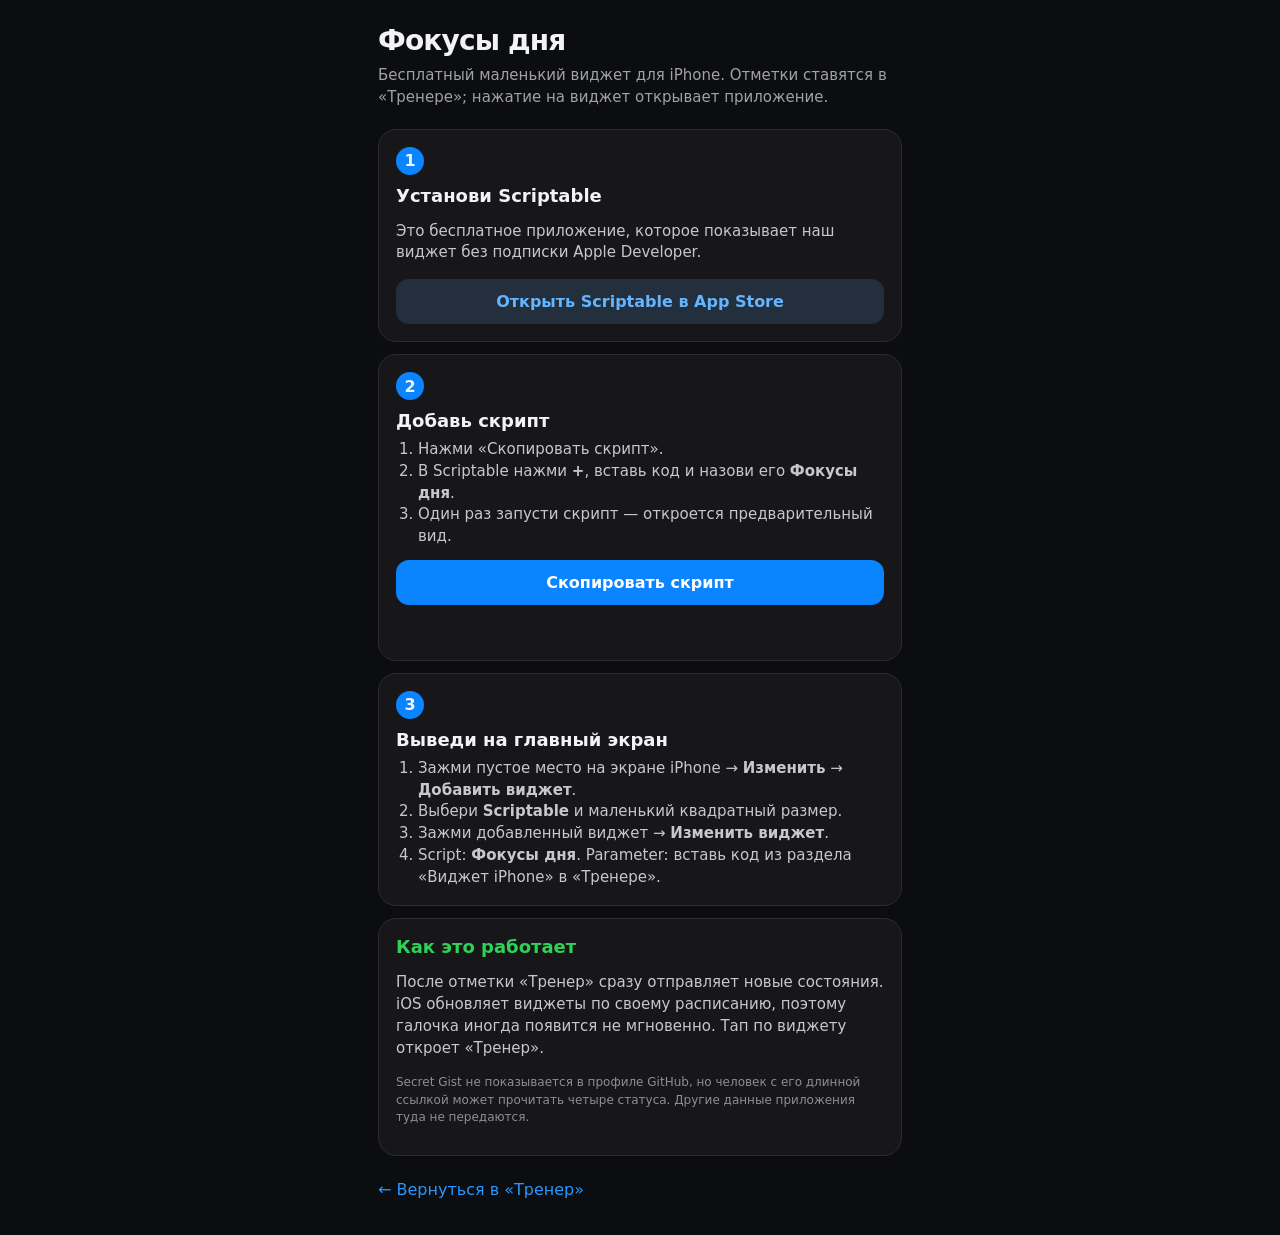
==== widget/setup.html @ 18920de0 "deploy: обновление приложения" ====
<!doctype html>
<html lang="ru">
<head>
<meta charset="utf-8">
<meta name="viewport" content="width=device-width, initial-scale=1, viewport-fit=cover">
<meta name="theme-color" content="#0C0D10">
<title>Установка виджета «Фокусы дня»</title>
<style>
*{box-sizing:border-box}html,body{margin:0;min-height:100%;background:#0c0d10;color:#f2f2f7;font-family:-apple-system,system-ui,sans-serif}main{max-width:560px;margin:auto;padding:calc(24px + env(safe-area-inset-top)) 18px calc(36px + env(safe-area-inset-bottom))}h1{margin:0 0 8px;font-size:28px;letter-spacing:-.03em}.lead{margin:0 0 20px;color:#a1a1a6;line-height:1.45}.card{margin:12px 0;padding:17px;border:1px solid #2c2c2e;border-radius:18px;background:#17171a}.n{display:grid;place-items:center;width:28px;height:28px;margin-bottom:10px;border-radius:50%;background:#0a84ff;font-weight:800}h2{margin:0 0 8px;font-size:18px}p,li{color:#c7c7cc;font-size:15px;line-height:1.45}ol{margin:8px 0 0;padding-left:22px}a,.button{color:#2997ff}.button{display:block;width:100%;margin-top:12px;padding:13px;border:0;border-radius:13px;background:#0a84ff;color:white;font:inherit;font-weight:750;text-align:center;text-decoration:none;cursor:pointer}.button.secondary{background:#242f3d;color:#64b5ff}.small{color:#8e8e93;font-size:12px}.ok{color:#30d158}code{color:#f2f2f7}#copy-result{min-height:18px;margin-top:8px}.back{display:inline-block;margin-top:12px;text-decoration:none}
</style>
</head>
<body>
<main>
  <h1>Фокусы дня</h1>
  <p class="lead">Бесплатный маленький виджет для iPhone. Отметки ставятся в «Тренере»; нажатие на виджет открывает приложение.</p>

  <section class="card">
    <div class="n">1</div>
    <h2>Установи Scriptable</h2>
    <p>Это бесплатное приложение, которое показывает наш виджет без подписки Apple Developer.</p>
    <a class="button secondary" href="https://apps.apple.com/app/scriptable/id1405459188">Открыть Scriptable в App Store</a>
  </section>

  <section class="card">
    <div class="n">2</div>
    <h2>Добавь скрипт</h2>
    <ol>
      <li>Нажми «Скопировать скрипт».</li>
      <li>В Scriptable нажми <b>+</b>, вставь код и назови его <b>Фокусы дня</b>.</li>
      <li>Один раз запусти скрипт — откроется предварительный вид.</li>
    </ol>
    <button class="button" id="copy-script">Скопировать скрипт</button>
    <p class="small" id="copy-result"></p>
  </section>

  <section class="card">
    <div class="n">3</div>
    <h2>Выведи на главный экран</h2>
    <ol>
      <li>Зажми пустое место на экране iPhone → <b>Изменить</b> → <b>Добавить виджет</b>.</li>
      <li>Выбери <b>Scriptable</b> и маленький квадратный размер.</li>
      <li>Зажми добавленный виджет → <b>Изменить виджет</b>.</li>
      <li>Script: <b>Фокусы дня</b>. Parameter: вставь код из раздела «Виджет iPhone» в «Тренере».</li>
    </ol>
  </section>

  <section class="card">
    <h2 class="ok">Как это работает</h2>
    <p>После отметки «Тренер» сразу отправляет новые состояния. iOS обновляет виджеты по своему расписанию, поэтому галочка иногда появится не мгновенно. Тап по виджету откроет «Тренер».</p>
    <p class="small">Secret Gist не показывается в профиле GitHub, но человек с его длинной ссылкой может прочитать четыре статуса. Другие данные приложения туда не передаются.</p>
  </section>

  <a class="back" href="../">← Вернуться в «Тренер»</a>
</main>
<script>
document.getElementById("copy-script").addEventListener("click", async () => {
  const result = document.getElementById("copy-result");
  try {
    const response = await fetch("focus-widget.js");
    if (!response.ok) throw new Error();
    await navigator.clipboard.writeText(await response.text());
    result.textContent = "✓ Скрипт скопирован";
    result.className = "small ok";
  } catch {
    result.innerHTML = 'Не получилось скопировать. <a href="focus-widget.js">Открой код</a>, выдели всё и скопируй вручную.';
  }
});
</script>
</body>
</html>
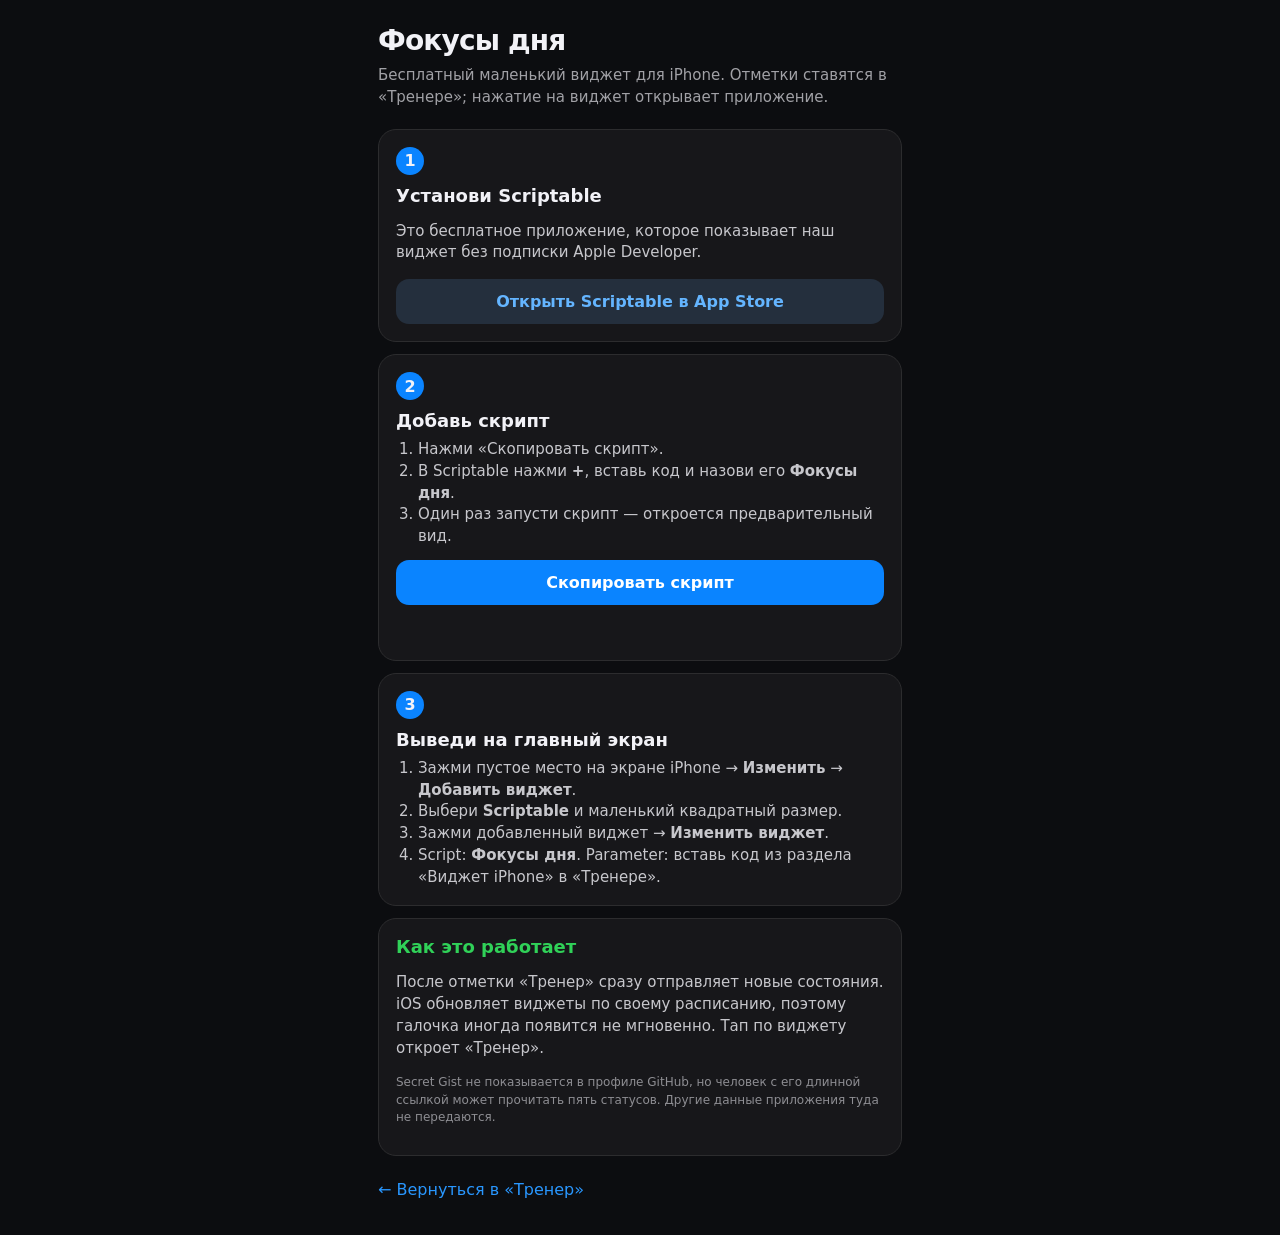
==== commit fffa43a7: "deploy: обновление приложения" ====
--- a/widget/setup.html
+++ b/widget/setup.html
@@ -47,7 +47,7 @@
   <section class="card">
     <h2 class="ok">Как это работает</h2>
     <p>После отметки «Тренер» сразу отправляет новые состояния. iOS обновляет виджеты по своему расписанию, поэтому галочка иногда появится не мгновенно. Тап по виджету откроет «Тренер».</p>
-    <p class="small">Secret Gist не показывается в профиле GitHub, но человек с его длинной ссылкой может прочитать четыре статуса. Другие данные приложения туда не передаются.</p>
+    <p class="small">Secret Gist не показывается в профиле GitHub, но человек с его длинной ссылкой может прочитать пять статусов. Другие данные приложения туда не передаются.</p>
   </section>
 
   <a class="back" href="../">← Вернуться в «Тренер»</a>
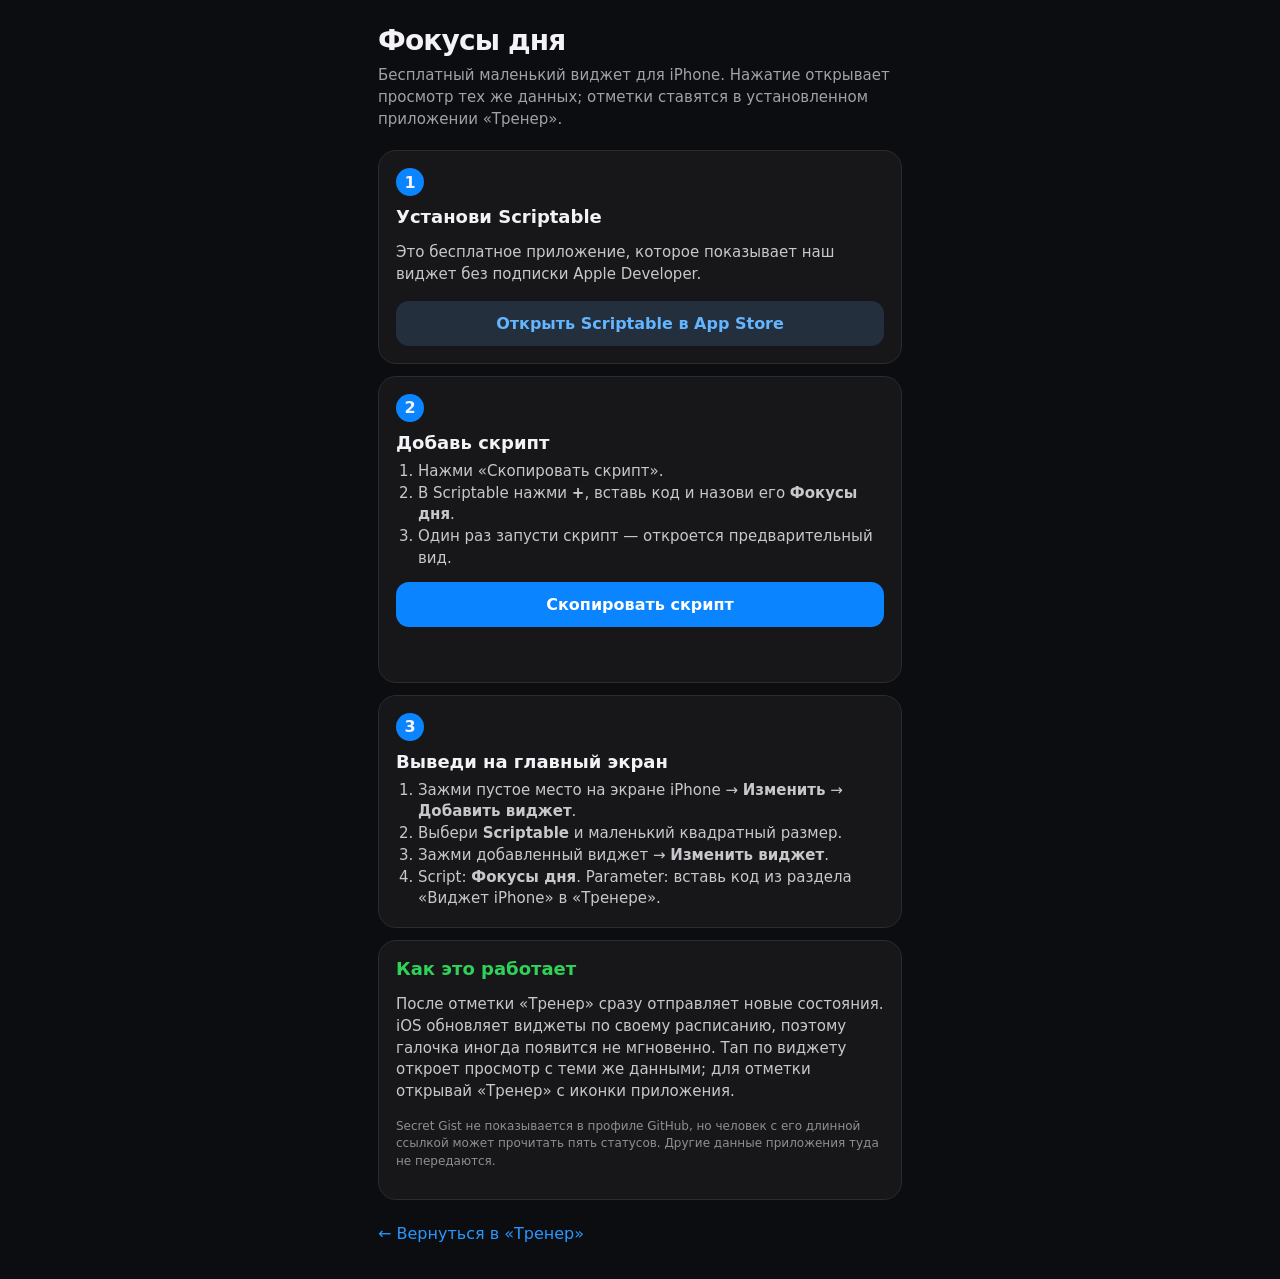
==== commit a77c5654: "deploy: обновление приложения" ====
--- a/widget/setup.html
+++ b/widget/setup.html
@@ -12,7 +12,7 @@
 <body>
 <main>
   <h1>Фокусы дня</h1>
-  <p class="lead">Бесплатный маленький виджет для iPhone. Отметки ставятся в «Тренере»; нажатие на виджет открывает приложение.</p>
+  <p class="lead">Бесплатный маленький виджет для iPhone. Нажатие открывает просмотр тех же данных; отметки ставятся в установленном приложении «Тренер».</p>
 
   <section class="card">
     <div class="n">1</div>
@@ -46,7 +46,7 @@
 
   <section class="card">
     <h2 class="ok">Как это работает</h2>
-    <p>После отметки «Тренер» сразу отправляет новые состояния. iOS обновляет виджеты по своему расписанию, поэтому галочка иногда появится не мгновенно. Тап по виджету откроет «Тренер».</p>
+    <p>После отметки «Тренер» сразу отправляет новые состояния. iOS обновляет виджеты по своему расписанию, поэтому галочка иногда появится не мгновенно. Тап по виджету откроет просмотр с теми же данными; для отметки открывай «Тренер» с иконки приложения.</p>
     <p class="small">Secret Gist не показывается в профиле GitHub, но человек с его длинной ссылкой может прочитать пять статусов. Другие данные приложения туда не передаются.</p>
   </section>
 
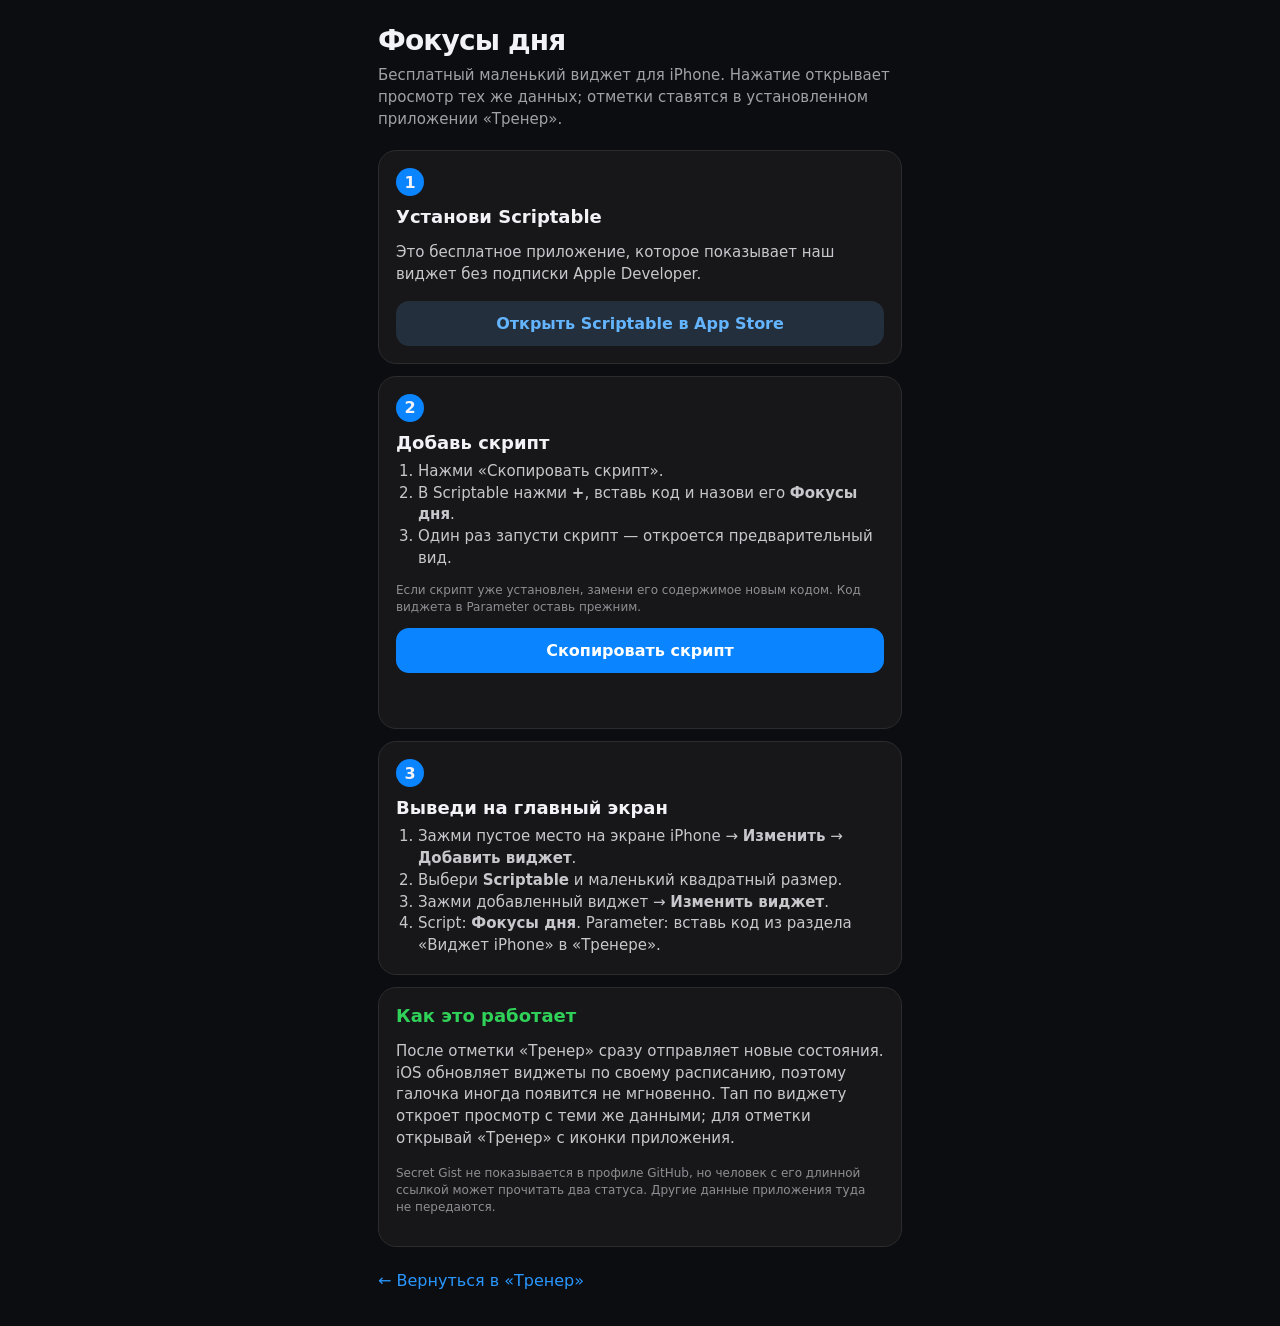
==== commit e63c065f: "deploy: обновление приложения" ====
--- a/widget/setup.html
+++ b/widget/setup.html
@@ -29,6 +29,7 @@
       <li>В Scriptable нажми <b>+</b>, вставь код и назови его <b>Фокусы дня</b>.</li>
       <li>Один раз запусти скрипт — откроется предварительный вид.</li>
     </ol>
+    <p class="small">Если скрипт уже установлен, замени его содержимое новым кодом. Код виджета в Parameter оставь прежним.</p>
     <button class="button" id="copy-script">Скопировать скрипт</button>
     <p class="small" id="copy-result"></p>
   </section>
@@ -47,7 +48,7 @@
   <section class="card">
     <h2 class="ok">Как это работает</h2>
     <p>После отметки «Тренер» сразу отправляет новые состояния. iOS обновляет виджеты по своему расписанию, поэтому галочка иногда появится не мгновенно. Тап по виджету откроет просмотр с теми же данными; для отметки открывай «Тренер» с иконки приложения.</p>
-    <p class="small">Secret Gist не показывается в профиле GitHub, но человек с его длинной ссылкой может прочитать пять статусов. Другие данные приложения туда не передаются.</p>
+    <p class="small">Secret Gist не показывается в профиле GitHub, но человек с его длинной ссылкой может прочитать два статуса. Другие данные приложения туда не передаются.</p>
   </section>
 
   <a class="back" href="../">← Вернуться в «Тренер»</a>
